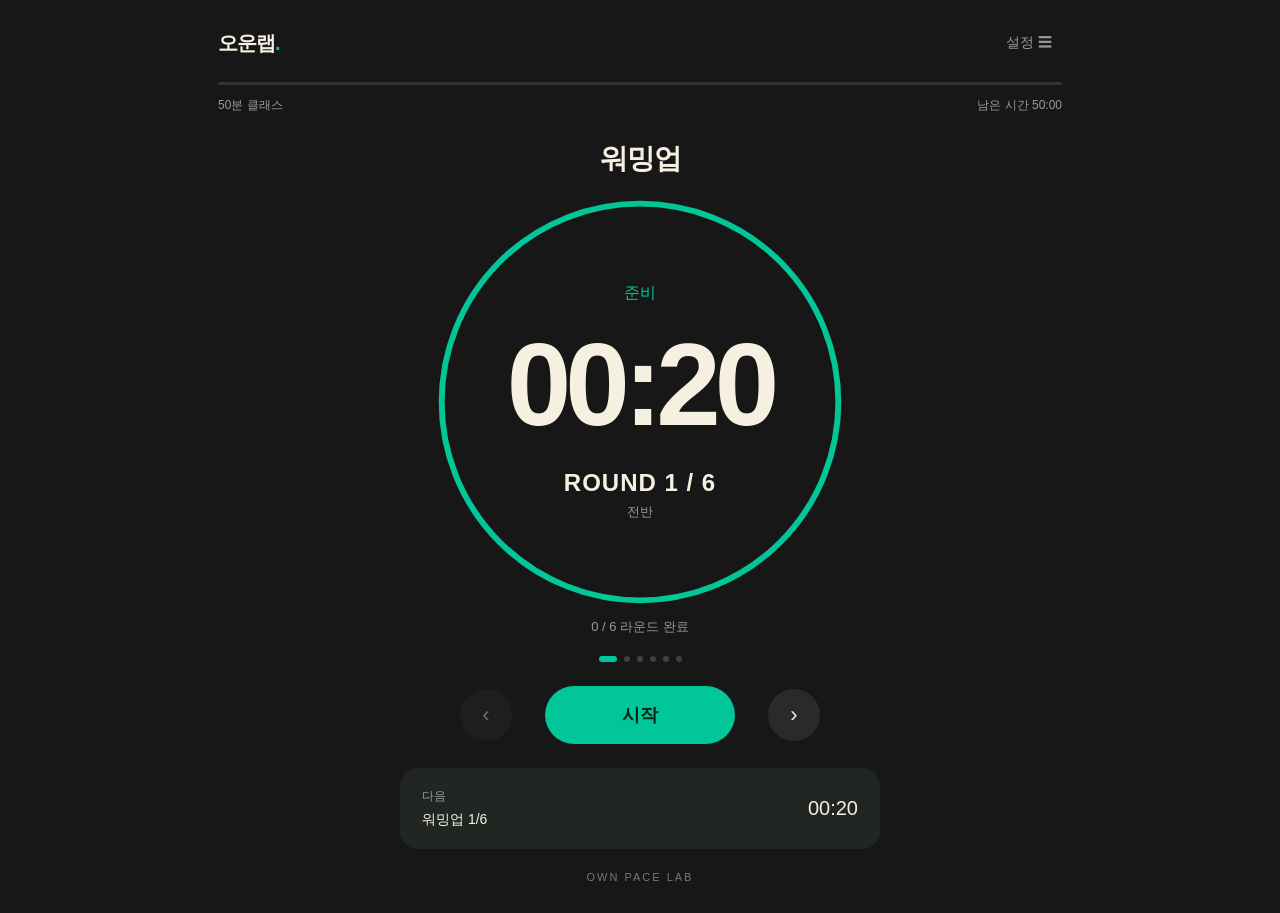
==== index.html @ 13f964e3 "Brighten boxing bell and countdown; add prominent rounds and spoken section cues" ====
<!doctype html>
<html lang="ko"><head><meta charset="utf-8"><meta name="viewport" content="width=device-width,initial-scale=1"><meta name="theme-color" content="#171717"><title>오운랩 50분 타이머</title><style>
:root{color-scheme:dark;--bg:#171717;--fg:#f5f0df;--accent:#00c698;--muted:#979a97}*{box-sizing:border-box}body{margin:0;background:var(--bg);color:var(--fg);font-family:Arial,'Apple SD Gothic Neo',sans-serif}button,select,input{font:inherit}button,select{color:inherit;cursor:pointer}button{border:0;background:#282b29;border-radius:16px;padding:16px}button:focus-visible,select:focus-visible,input:focus-visible{outline:3px solid var(--accent);outline-offset:4px}button:disabled{opacity:.4;cursor:default}main{width:min(100%,620px);margin:auto;padding:24px 28px 30px;min-height:100svh}header{display:flex;align-items:center;justify-content:space-between}header b{font-size:20px;letter-spacing:-1px}header b span{color:var(--accent)}#settings{background:none;font-size:14px;color:var(--muted);padding:10px}.progress{height:3px;background:#303330;margin-top:20px;overflow:hidden;border-radius:5px}.progress i{display:block;background:var(--accent);height:100%}.meta{display:flex;justify-content:space-between;color:var(--muted);font-size:12px;margin-top:12px}.stage{text-align:center;margin:26px 0 18px}.label{font-size:24px;font-weight:700;letter-spacing:-1px;margin:0 0 14px}.dial{position:relative;width:min(100%,360px);aspect-ratio:1;margin:auto;display:flex;flex-direction:column;align-items:center;justify-content:center}.dial svg{position:absolute;inset:0;width:100%;height:100%;transform:rotate(-90deg)}.track,.arc{fill:none;stroke-width:5}.track{stroke:#303631}.arc{stroke:var(--accent);stroke-linecap:round;stroke-dasharray:1068.14;transition:stroke-dashoffset .18s linear}.clock{font-size:clamp(64px,19vw,100px);font-weight:700;font-variant-numeric:tabular-nums;letter-spacing:-6px;line-height:1.2}.phase{font-size:16px;color:var(--accent);margin-bottom:12px}.sub{font-size:13px;color:var(--muted);margin-top:12px;min-height:18px}.rounds{display:flex;gap:7px;justify-content:center;min-height:10px;margin:20px 0}.dot{width:6px;height:6px;border-radius:50%;background:#3d423e}.dot.past{background:#678075}.dot.active{background:var(--accent);width:18px;border-radius:4px}nav{display:flex;align-items:center;justify-content:space-between;gap:18px;margin:0 auto 24px;max-width:360px}nav button:not(#go){width:52px;height:52px;border-radius:50%;padding:0;font-size:22px}#go{background:var(--accent);color:#0b211a;font-weight:700;flex:1;max-width:190px;font-size:18px;height:58px;border-radius:32px}.next-card{display:flex;align-items:center;justify-content:space-between;gap:20px;border-radius:18px;background:#222623;padding:20px 22px;font-size:14px}.next-card small{display:block;color:var(--muted);font-size:12px;margin-bottom:6px}#nextTime{font-size:20px;font-variant-numeric:tabular-nums}.footer{text-align:center;color:#737b74;font-size:11px;margin-top:22px;letter-spacing:2px}dialog{width:min(92vw,480px);max-height:85svh;border:1px solid #3a403b;border-radius:24px;background:#202421;color:var(--fg);padding:24px}dialog::backdrop{background:#000a;backdrop-filter:blur(8px)}.sheet-head{display:flex;justify-content:space-between;align-items:center;margin-bottom:24px}.sheet-head h2{font-size:22px;margin:0}.sheet-head button{padding:10px}.options{display:grid;gap:12px}.options button,select{background:#2c322d;border:0;border-radius:12px;padding:15px;text-align:left}select{width:100%}.volume{display:flex;align-items:center;gap:15px;margin:8px 0;font-size:14px}input{accent-color:var(--accent);flex:1;min-width:0}details{margin-top:24px;font-size:14px}summary{cursor:pointer}ol{padding-left:20px;line-height:1.9;color:#bbc2bb}.hint{font-size:12px;color:#9ba59c;line-height:1.7}body.rest{--accent:#80cce3}body.done{--accent:#00c698}@media(min-width:900px){main{width:min(100%,900px)}.dial{width:420px}.clock{font-size:116px}.label{font-size:28px}.next-card{max-width:480px;margin:auto}}@media(max-height:760px){main{padding-top:14px}.stage{margin:16px 0 10px}.dial{width:min(75vw,290px)}.clock{font-size:80px}.rounds{margin:12px 0}nav{margin-bottom:16px}.footer{margin-top:14px}}@media(max-height:500px) and (orientation:landscape){main{max-width:950px;display:grid;grid-template-columns:1fr 1fr;gap:10px 36px;padding:14px 24px}header,.progress,.meta{grid-column:1/-1;margin:0}.stage{grid-column:1;grid-row:4/8;margin:0}.dial{width:220px}.label{font-size:18px;margin:0}.clock{font-size:64px}nav{grid-column:2;width:100%;margin:auto}.next-card{grid-column:2;width:100%}.footer{grid-column:2}.rounds{margin:6px}}
#roundLabel{font-size:24px;font-weight:800;letter-spacing:1px;margin-top:14px;color:var(--fg)}#completed{font-size:13px;color:var(--muted);margin-top:6px}.sub{margin-top:6px}body.ending .clock{color:#ffcf69}body.ending .arc{stroke:#ffcf69}@media(max-height:760px){#roundLabel{font-size:20px;margin-top:8px}.sub{font-size:12px}}
</style></head><body><main><header><b>오운랩<span>.</span></b><button id="settings" aria-label="타이머 설정">설정 ☰</button></header><div class="progress"><i id="bar"></i></div><div class="meta"><span>50분 클래스</span><span id="total"></span></div><section class="stage"><h1 class="label" id="label"></h1><div class="dial"><svg viewBox="0 0 360 360" aria-hidden="true"><circle class="track" cx="180" cy="180" r="170"/><circle id="ring" class="arc" cx="180" cy="180" r="170"/></svg><div id="phase" class="phase"></div><div class="clock" id="clock" role="timer"></div><div id="roundLabel"></div><div class="sub" id="sub"></div></div><div id="completed"></div><div id="dots" class="rounds" aria-hidden="true"></div></section><nav><button id="prev" aria-label="이전 구간">‹</button><button id="go">시작</button><button id="nextBtn" aria-label="다음 구간">›</button></nav><div class="next-card"><div><small>다음</small><span id="next"></span></div><span id="nextTime"></span></div><div class="footer">OWN PACE LAB</div></main><dialog id="panel"><div class="sheet-head"><h2>타이머 설정</h2><button id="close">닫기</button></div><div class="options"><select id="jump" aria-label="구간 선택"></select><button id="sound" aria-pressed="true">소리 켜짐</button><label class="volume">벨 음량<input id="volume" type="range" min="0.1" max="1" step="0.05" value="0.8" aria-label="벨 음량"></label><button id="test">복싱 벨 미리 듣기</button><button id="warningTest">종료 예고 미리 듣기</button><button id="voice" aria-pressed="true">음성 안내 켜짐</button><button id="full">전체 화면</button><button id="reset">처음부터</button></div><details><summary>50분 시간 구성</summary><ol id="outline"></ol></details><p class="hint">섹션 시작과 라운드 번호를 음성으로 안내합니다.<br>마지막 3초는 예고음, 종료는 복싱 벨로 알려드립니다.<br>쉐도우 90초, 파트너 60초에 중간 신호가 울립니다.<br>기기 음량을 확인하고 화면을 켜둔 상태로 사용하세요.<br>스페이스 시작 / 일시정지, 방향키 구간 이동</p></dialog><script>
'use strict';
const PLAN=[];let acc=0;
function add(section,label,duration,kind='work',mid=0){PLAN.push({section,label,duration,kind,mid,start:acc,end:acc+duration});acc+=duration;}
function transition(){add('전환','구간 전환',30,'rest');}
// Every duration includes only its own work/rest. No implicit end rests.
for(let i=1;i<=6;i++){add('워밍업','워밍업 '+i+'/6',20);add('워밍업','워밍업 '+i+'/6',20);}
transition();
for(let i=1;i<=2;i++){add('스탠스와 풋워크','풋워크 '+i+'/2R',180);if(i<2)add('스탠스와 풋워크','라운드 휴식',60,'rest');}
transition();
for(let i=1;i<=6;i++){add('쉐도우','쉐도우 '+i+'/6R',180,'work',90);if(i<6)add('쉐도우','라운드 휴식',60,'rest');}
transition();
for(let i=1;i<=2;i++){add('파트너','파트너 '+i+'/2R',120,'work',60);if(i<2)add('파트너','라운드 휴식',60,'rest');}
transition();
[[20,10,4],[30,15,2],[30,15,4]].forEach(([work,rest,count],block)=>{for(let i=1;i<=count;i++){add('컨디셔닝','인터벌 '+(block+1)+' / '+i+'세트',work);add('컨디셔닝','인터벌 휴식',rest,'rest');}});
transition();add('쿨다운','쿨다운',120);
const TOTAL=acc;if(TOTAL!==3000)throw Error('Schedule must total 3000 seconds');
const $=id=>document.getElementById(id),fmt=n=>{n=Math.max(0,Math.ceil(n));return String(Math.floor(n/60)).padStart(2,'0')+':'+String(n%60).padStart(2,'0');};
let elapsed=0,running=false,base=0,epoch=0,audio=null,sound=true,wake=null,prevElapsed=0,lastSaved=0;
const KEY='ownpace-timer-v7';
function at(t){return PLAN.findIndex(p=>t<p.end);}
let volume=.8,voice=true;
// Metallic bell: struck inharmonic partials with long decay, controlled by a compressor.
function bell(strikes=1){if(!sound||!audio)return;try{const bus=audio.createGain(),comp=audio.createDynamicsCompressor();bus.gain.value=volume*1.15;comp.threshold.value=-8;comp.knee.value=12;comp.ratio.value=5;bus.connect(comp);comp.connect(audio.destination);for(let hit=0;hit<strikes;hit++){const t=audio.currentTime+hit*.23;[[880,.34,1.4],[1432,.32,1.2],[2185,.28,.95],[3064,.20,.65],[4140,.14,.4]].forEach(([f,gain,decay])=>{const o=audio.createOscillator(),g=audio.createGain();o.type='sine';o.frequency.value=f;g.gain.setValueAtTime(.0001,t);g.gain.exponentialRampToValueAtTime(gain,t+.003);g.gain.exponentialRampToValueAtTime(.0001,t+decay);o.connect(g);g.connect(bus);o.start(t);o.stop(t+decay+.05);});}setTimeout(()=>{bus.disconnect();comp.disconnect();},(strikes*.3+2)*1000);}catch(e){}}
function tone(freq=800,dur=.16){if(!sound||!audio)return;try{const o=audio.createOscillator(),g=audio.createGain();o.frequency.value=freq;o.type='triangle';g.gain.setValueAtTime(.0001,audio.currentTime);g.gain.exponentialRampToValueAtTime(volume*.65,audio.currentTime+.005);g.gain.exponentialRampToValueAtTime(.0001,audio.currentTime+dur);o.connect(g);g.connect(audio.destination);o.start();o.stop(audio.currentTime+dur+.01);}catch(e){}}
function warning(){tone(1450,.32);}
function roundInfo(p){if(!p||p.section==='전환'||p.section==='쿨다운')return null;const works=PLAN.filter(x=>x.section===p.section&&x.kind==='work');if(p.section==='워밍업'){const n=Number(p.label.match(/(\d+)\//)[1]);return {n,total:6,completed:Math.floor(works.filter(x=>x.end<=elapsed).length/2)};}return {n:Math.max(1,works.filter(x=>x.start<=p.start).length),total:works.length,completed:works.filter(x=>x.end<=elapsed).length};}
function say(text){if(!sound||!voice||!window.speechSynthesis)return;window.speechSynthesis.cancel();const u=new window.SpeechSynthesisUtterance(text);u.lang='ko-KR';u.rate=1.08;u.volume=volume;window.speechSynthesis.speak(u);}
function announce(k,previous=-1){const p=PLAN[k],before=PLAN[previous];if(!p){say('수업 완료. 수고하셨습니다.');return;}if(p.section==='전환'){say('다음 운동 준비');return;}if(p.kind==='rest'){if(p.label==='라운드 휴식')say('휴식');return;}const r=roundInfo(p),oldRound=roundInfo(before);const newSection=!before||before.section!==p.section;const section=p.section==='스탠스와 풋워크'?'풋워크':p.section;if(newSection)say(section+' 시작'+(r?'. '+r.n+' 라운드':''));else if(r&&(!oldRound||oldRound.n!==r.n))say(r.n+' 라운드');}
async function unlock(){try{audio??=new(window.AudioContext||window.webkitAudioContext)();await audio.resume();}catch(e){}}
async function lock(){try{wake=await navigator.wakeLock.request('screen');}catch(e){}}
function release(){if(wake){wake.release().catch(()=>{});wake=null;}}
function save(){try{localStorage.setItem(KEY,JSON.stringify({elapsed,at:Date.now()}));}catch(e){}}
function syncTime(){if(running)elapsed=Math.min(TOTAL,base+(performance.now()-epoch)/1000);}
function render(){let k=at(elapsed),p=PLAN[k];document.body.className=!p?'done':p.kind==='rest'?'rest':'';$('label').textContent=p?p.section:'수업 완료';if(p&&p.end-elapsed<=3&&running)document.body.className+=' ending';const ri=roundInfo(p);$('roundLabel').textContent=ri?'ROUND '+ri.n+' / '+ri.total:'';$('completed').textContent=ri?ri.completed+' / '+ri.total+' 라운드 완료':'';$('clock').textContent=p?fmt(p.end-elapsed):'00:00';$('phase').textContent=!p?'수고하셨습니다':!running?(elapsed?'일시정지':'준비'):p.kind==='rest'?'휴식':p.section==='쿨다운'?'마무리':'운동';$('sub').textContent=p?(p.mid?(elapsed-p.start<p.mid?'전반':'후반'):p.kind==='rest'?'휴식':p.section==='워밍업'?(p.start%40===0?'전반':'후반'):''):'50분 완료';$('total').textContent='남은 시간 '+fmt(TOTAL-elapsed);$('bar').style.width=(elapsed/TOTAL*100)+'%';$('ring').style.strokeDashoffset=1068.14*(p?(elapsed-p.start)/p.duration:1);const upcoming=PLAN[k+1];$('next').textContent=p&&upcoming?upcoming.section==='전환'?'구간 전환':upcoming.label:'오늘 수업 마무리';$('nextTime').textContent=p&&upcoming?fmt(upcoming.duration):'';$('go').textContent=running?'일시정지':elapsed>=TOTAL?'완료':elapsed>0?'이어서':'시작';$('go').disabled=elapsed>=TOTAL;$('prev').disabled=elapsed===0;$('nextBtn').disabled=elapsed>=TOTAL;const rounds=p?PLAN.filter(x=>x.section===p.section&&x.kind==='work'&&(p.section!=='워밍업'||x.start%40===0)):[];const active=p?rounds.filter(x=>x.start<=p.start).length-1:-1;const dotsKey=(p?.section??'done')+active;if($('dots').dataset.key!==dotsKey){$('dots').dataset.key=dotsKey;$('dots').innerHTML=rounds.map((x,i)=>'<i class="dot '+(i===active?'active':i<active?'past':'')+'"></i>').join('');}}
function pause(){window.speechSynthesis?.cancel();syncTime();running=false;release();save();render();}
async function start(){if(running||elapsed>=TOTAL)return;await unlock();if(running)return;running=true;base=elapsed;epoch=performance.now();prevElapsed=elapsed;lock();bell(2);if(Math.abs(elapsed-PLAN[at(elapsed)].start)<.1)announce(at(elapsed));render();}
function move(t){window.speechSynthesis?.cancel();syncTime();elapsed=Math.max(0,Math.min(TOTAL,t));base=elapsed;epoch=performance.now();prevElapsed=elapsed;if(elapsed===TOTAL){running=false;release();}save();render();}
function tick(){if(running){syncTime();let old=at(prevElapsed),now=at(elapsed);if(elapsed-prevElapsed<2){if(old!==now){bell(now<0?3:2);announce(now,old);}else if(now>=0){const p=PLAN[now];if(p.mid&&prevElapsed<p.start+p.mid&&elapsed>=p.start+p.mid)tone(1200,.25);else if(Math.ceil(p.end-elapsed)<=3&&Math.ceil(p.end-elapsed)!==Math.ceil(p.end-prevElapsed))warning();}}if(elapsed>=TOTAL){running=false;release();save();}if(performance.now()-lastSaved>1000){save();lastSaved=performance.now();}prevElapsed=elapsed;render();}requestAnimationFrame(tick);}
$('voice').onclick=()=>{voice=!voice;window.speechSynthesis?.cancel();$('voice').textContent=voice?'음성 안내 켜짐':'음성 안내 꺼짐';$('voice').setAttribute('aria-pressed',String(voice));if(voice)say('쉐도우 시작. 1 라운드');};$('warningTest').onclick=async()=>{await unlock();warning();};
$('settings').onclick=()=>$('panel').showModal();$('close').onclick=()=>$('panel').close();$('volume').oninput=e=>{volume=Number(e.target.value);};
$('go').onclick=()=>running?pause():start();$('prev').onclick=()=>{syncTime();const k=at(elapsed);move(PLAN[Math.max(0,(k<0?PLAN.length:k)-1)].start);};$('nextBtn').onclick=()=>{syncTime();const k=at(elapsed);if(k>=0)move(PLAN[k+1]?.start??TOTAL);};
$('reset').onclick=()=>{if(elapsed>0&&!confirm('타이머를 처음으로 되돌릴까요?'))return;pause();move(0);};
$('sound').onclick=async()=>{sound=!sound;if(!sound)window.speechSynthesis?.cancel();$('sound').textContent=sound?'소리 켜짐':'소리 꺼짐';$('sound').setAttribute('aria-pressed',String(sound));if(sound){await unlock();tone();}};
$('test').onclick=async()=>{await unlock();bell(2);};$('full').onclick=async()=>{try{if(document.fullscreenElement)await document.exitFullscreen();else await document.documentElement.requestFullscreen();}catch(e){$('full').textContent='전체 화면 미지원';}};
PLAN.forEach((p,i)=>{if(i===0||p.section!==PLAN[i-1].section){const o=document.createElement('option');o.value=p.start;o.textContent=fmt(p.start)+' '+p.section;$('jump').appendChild(o);}});$('jump').onchange=e=>move(Number(e.target.value));
[['워밍업','4분'],['스탠스와 풋워크','3분 × 2R / 사이 휴식 1분'],['쉐도우','3분 × 6R / 사이 휴식 1분'],['파트너','2분 × 2R / 사이 휴식 1분'],['컨디셔닝','20초/10초 × 4, 30초/15초 × 2, 30초/15초 × 4'],['쿨다운','2분'],['구간 전환','30초 × 5']].forEach(([s,t])=>{const li=document.createElement('li');li.textContent=s+' — '+t;$('outline').appendChild(li);});
document.addEventListener('keydown',e=>{if(['BUTTON','SELECT','INPUT'].includes(e.target.tagName))return;if(e.code==='Space'){e.preventDefault();running?pause():start();}if(e.key==='ArrowRight')$('nextBtn').click();if(e.key==='ArrowLeft')$('prev').click();});
document.addEventListener('visibilitychange',()=>{if(document.visibilityState==='visible'&&running)lock();});window.addEventListener('pagehide',()=>{syncTime();save();});
try{const v=JSON.parse(localStorage.getItem(KEY));if(v&&Date.now()-v.at<7200000&&Number.isFinite(v.elapsed))elapsed=Math.max(0,Math.min(TOTAL,v.elapsed));}catch(e){}
render();requestAnimationFrame(tick);
</script></body></html>
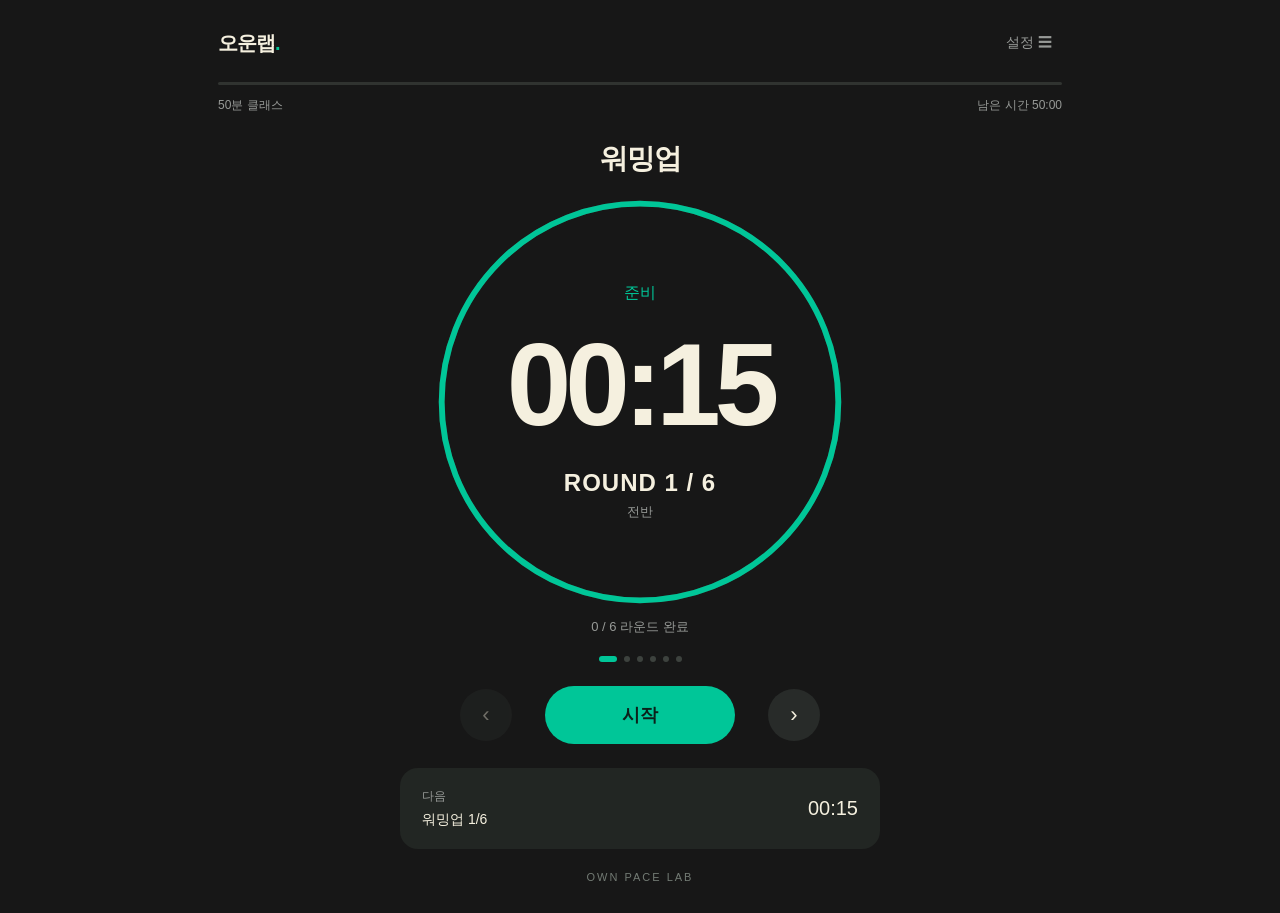
==== commit 2b27e12b: "Update 50-minute class timer with 3 partner rounds and revised intervals" ====
--- a/index.html
+++ b/index.html
@@ -1,54 +1,63 @@
 <!doctype html>
 <html lang="ko"><head><meta charset="utf-8"><meta name="viewport" content="width=device-width,initial-scale=1"><meta name="theme-color" content="#171717"><title>오운랩 50분 타이머</title><style>
 :root{color-scheme:dark;--bg:#171717;--fg:#f5f0df;--accent:#00c698;--muted:#979a97}*{box-sizing:border-box}body{margin:0;background:var(--bg);color:var(--fg);font-family:Arial,'Apple SD Gothic Neo',sans-serif}button,select,input{font:inherit}button,select{color:inherit;cursor:pointer}button{border:0;background:#282b29;border-radius:16px;padding:16px}button:focus-visible,select:focus-visible,input:focus-visible{outline:3px solid var(--accent);outline-offset:4px}button:disabled{opacity:.4;cursor:default}main{width:min(100%,620px);margin:auto;padding:24px 28px 30px;min-height:100svh}header{display:flex;align-items:center;justify-content:space-between}header b{font-size:20px;letter-spacing:-1px}header b span{color:var(--accent)}#settings{background:none;font-size:14px;color:var(--muted);padding:10px}.progress{height:3px;background:#303330;margin-top:20px;overflow:hidden;border-radius:5px}.progress i{display:block;background:var(--accent);height:100%}.meta{display:flex;justify-content:space-between;color:var(--muted);font-size:12px;margin-top:12px}.stage{text-align:center;margin:26px 0 18px}.label{font-size:24px;font-weight:700;letter-spacing:-1px;margin:0 0 14px}.dial{position:relative;width:min(100%,360px);aspect-ratio:1;margin:auto;display:flex;flex-direction:column;align-items:center;justify-content:center}.dial svg{position:absolute;inset:0;width:100%;height:100%;transform:rotate(-90deg)}.track,.arc{fill:none;stroke-width:5}.track{stroke:#303631}.arc{stroke:var(--accent);stroke-linecap:round;stroke-dasharray:1068.14;transition:stroke-dashoffset .18s linear}.clock{font-size:clamp(64px,19vw,100px);font-weight:700;font-variant-numeric:tabular-nums;letter-spacing:-6px;line-height:1.2}.phase{font-size:16px;color:var(--accent);margin-bottom:12px}.sub{font-size:13px;color:var(--muted);margin-top:12px;min-height:18px}.rounds{display:flex;gap:7px;justify-content:center;min-height:10px;margin:20px 0}.dot{width:6px;height:6px;border-radius:50%;background:#3d423e}.dot.past{background:#678075}.dot.active{background:var(--accent);width:18px;border-radius:4px}nav{display:flex;align-items:center;justify-content:space-between;gap:18px;margin:0 auto 24px;max-width:360px}nav button:not(#go){width:52px;height:52px;border-radius:50%;padding:0;font-size:22px}#go{background:var(--accent);color:#0b211a;font-weight:700;flex:1;max-width:190px;font-size:18px;height:58px;border-radius:32px}.next-card{display:flex;align-items:center;justify-content:space-between;gap:20px;border-radius:18px;background:#222623;padding:20px 22px;font-size:14px}.next-card small{display:block;color:var(--muted);font-size:12px;margin-bottom:6px}#nextTime{font-size:20px;font-variant-numeric:tabular-nums}.footer{text-align:center;color:#737b74;font-size:11px;margin-top:22px;letter-spacing:2px}dialog{width:min(92vw,480px);max-height:85svh;border:1px solid #3a403b;border-radius:24px;background:#202421;color:var(--fg);padding:24px}dialog::backdrop{background:#000a;backdrop-filter:blur(8px)}.sheet-head{display:flex;justify-content:space-between;align-items:center;margin-bottom:24px}.sheet-head h2{font-size:22px;margin:0}.sheet-head button{padding:10px}.options{display:grid;gap:12px}.options button,select{background:#2c322d;border:0;border-radius:12px;padding:15px;text-align:left}select{width:100%}.volume{display:flex;align-items:center;gap:15px;margin:8px 0;font-size:14px}input{accent-color:var(--accent);flex:1;min-width:0}details{margin-top:24px;font-size:14px}summary{cursor:pointer}ol{padding-left:20px;line-height:1.9;color:#bbc2bb}.hint{font-size:12px;color:#9ba59c;line-height:1.7}body.rest{--accent:#80cce3}body.done{--accent:#00c698}@media(min-width:900px){main{width:min(100%,900px)}.dial{width:420px}.clock{font-size:116px}.label{font-size:28px}.next-card{max-width:480px;margin:auto}}@media(max-height:760px){main{padding-top:14px}.stage{margin:16px 0 10px}.dial{width:min(75vw,290px)}.clock{font-size:80px}.rounds{margin:12px 0}nav{margin-bottom:16px}.footer{margin-top:14px}}@media(max-height:500px) and (orientation:landscape){main{max-width:950px;display:grid;grid-template-columns:1fr 1fr;gap:10px 36px;padding:14px 24px}header,.progress,.meta{grid-column:1/-1;margin:0}.stage{grid-column:1;grid-row:4/8;margin:0}.dial{width:220px}.label{font-size:18px;margin:0}.clock{font-size:64px}nav{grid-column:2;width:100%;margin:auto}.next-card{grid-column:2;width:100%}.footer{grid-column:2}.rounds{margin:6px}}
-#roundLabel{font-size:24px;font-weight:800;letter-spacing:1px;margin-top:14px;color:var(--fg)}#completed{font-size:13px;color:var(--muted);margin-top:6px}.sub{margin-top:6px}body.ending .clock{color:#ffcf69}body.ending .arc{stroke:#ffcf69}@media(max-height:760px){#roundLabel{font-size:20px;margin-top:8px}.sub{font-size:12px}}
-</style></head><body><main><header><b>오운랩<span>.</span></b><button id="settings" aria-label="타이머 설정">설정 ☰</button></header><div class="progress"><i id="bar"></i></div><div class="meta"><span>50분 클래스</span><span id="total"></span></div><section class="stage"><h1 class="label" id="label"></h1><div class="dial"><svg viewBox="0 0 360 360" aria-hidden="true"><circle class="track" cx="180" cy="180" r="170"/><circle id="ring" class="arc" cx="180" cy="180" r="170"/></svg><div id="phase" class="phase"></div><div class="clock" id="clock" role="timer"></div><div id="roundLabel"></div><div class="sub" id="sub"></div></div><div id="completed"></div><div id="dots" class="rounds" aria-hidden="true"></div></section><nav><button id="prev" aria-label="이전 구간">‹</button><button id="go">시작</button><button id="nextBtn" aria-label="다음 구간">›</button></nav><div class="next-card"><div><small>다음</small><span id="next"></span></div><span id="nextTime"></span></div><div class="footer">OWN PACE LAB</div></main><dialog id="panel"><div class="sheet-head"><h2>타이머 설정</h2><button id="close">닫기</button></div><div class="options"><select id="jump" aria-label="구간 선택"></select><button id="sound" aria-pressed="true">소리 켜짐</button><label class="volume">벨 음량<input id="volume" type="range" min="0.1" max="1" step="0.05" value="0.8" aria-label="벨 음량"></label><button id="test">복싱 벨 미리 듣기</button><button id="warningTest">종료 예고 미리 듣기</button><button id="voice" aria-pressed="true">음성 안내 켜짐</button><button id="full">전체 화면</button><button id="reset">처음부터</button></div><details><summary>50분 시간 구성</summary><ol id="outline"></ol></details><p class="hint">섹션 시작과 라운드 번호를 음성으로 안내합니다.<br>마지막 3초는 예고음, 종료는 복싱 벨로 알려드립니다.<br>쉐도우 90초, 파트너 60초에 중간 신호가 울립니다.<br>기기 음량을 확인하고 화면을 켜둔 상태로 사용하세요.<br>스페이스 시작 / 일시정지, 방향키 구간 이동</p></dialog><script>
+#roundLabel{font-size:24px;font-weight:800;letter-spacing:1px;margin-top:14px;color:var(--fg)}#completed{font-size:13px;color:var(--muted);margin-top:6px}.sub{margin-top:6px}body.ending .clock{transform:scale(1.18);font-weight:900}.clock{transition:transform .15s ease}body.ending .arc{stroke-width:8}@media(max-height:760px){#roundLabel{font-size:20px;margin-top:8px}.sub{font-size:12px}}
+</style></head><body><main><header><b>오운랩<span>.</span></b><button id="settings" aria-label="타이머 설정">설정 ☰</button></header><div class="progress"><i id="bar"></i></div><div class="meta"><span>50분 클래스</span><span id="total"></span></div><section class="stage"><h1 class="label" id="label"></h1><div class="dial"><svg viewBox="0 0 360 360" aria-hidden="true"><circle class="track" cx="180" cy="180" r="170"/><circle id="ring" class="arc" cx="180" cy="180" r="170"/></svg><div id="phase" class="phase"></div><div class="clock" id="clock" role="timer"></div><div id="roundLabel"></div><div class="sub" id="sub"></div></div><div id="completed"></div><div id="dots" class="rounds" aria-hidden="true"></div></section><nav><button id="prev" aria-label="이전 구간">‹</button><button id="go">시작</button><button id="nextBtn" aria-label="다음 구간">›</button></nav><div class="next-card"><div><small>다음</small><span id="next"></span></div><span id="nextTime"></span></div><div class="footer">OWN PACE LAB</div></main><dialog id="panel"><div class="sheet-head"><h2>타이머 설정</h2><button id="close">닫기</button></div><div class="options"><select id="jump" aria-label="구간 선택"></select><button id="sound" aria-pressed="true">소리 켜짐</button><label class="volume">벨 음량<input id="volume" type="range" min="0.1" max="1" step="0.05" value="0.8" aria-label="벨 음량"></label><button id="test">복싱 벨 미리 듣기</button><button id="warningTest">종료 예고 미리 듣기</button><button id="voiceTest">영어 음성 미리 듣기</button><p id="audioStatus" class="hint" role="status"></p><button id="voice" aria-pressed="true">음성 안내 켜짐</button><button id="full">전체 화면</button><button id="reset">처음부터</button></div><details><summary>50분 시간 구성</summary><ol id="outline"></ol></details><p class="hint">섹션 시작과 라운드 번호를 영어로 안내합니다.<br>마지막 3초는 예고음, 종료는 복싱 벨로 알려드립니다.<br>풋워크와 쉐도우는 90초에 과제 전환, 파트너는 90초에 역할 교대 신호가 울립니다.<br>기기 음량을 확인하고 화면을 켜둔 상태로 사용하세요.<br>스페이스 시작 / 일시정지, 방향키 구간 이동</p></dialog><script>
 'use strict';
 const PLAN=[];let acc=0;
 function add(section,label,duration,kind='work',mid=0){PLAN.push({section,label,duration,kind,mid,start:acc,end:acc+duration});acc+=duration;}
 function transition(){add('전환','구간 전환',30,'rest');}
 // Every duration includes only its own work/rest. No implicit end rests.
-for(let i=1;i<=6;i++){add('워밍업','워밍업 '+i+'/6',20);add('워밍업','워밍업 '+i+'/6',20);}
+for(let i=1;i<=6;i++){add('워밍업','워밍업 '+i+'/6',15);add('워밍업','워밍업 '+i+'/6',15);}
 transition();
-for(let i=1;i<=2;i++){add('스탠스와 풋워크','풋워크 '+i+'/2R',180);if(i<2)add('스탠스와 풋워크','라운드 휴식',60,'rest');}
+for(let i=1;i<=2;i++){add('스탠스와 풋워크','풋워크 '+i+'/2R',180,'work',90);if(i<2)add('스탠스와 풋워크','라운드 휴식',60,'rest');}
 transition();
-for(let i=1;i<=6;i++){add('쉐도우','쉐도우 '+i+'/6R',180,'work',90);if(i<6)add('쉐도우','라운드 휴식',60,'rest');}
+for(let i=1;i<=6;i++){add('쉐도우','쉐도우 '+i+'/6R',180,'work',90);if(i<6)add('쉐도우','라운드 휴식',40,'rest');}
 transition();
-for(let i=1;i<=2;i++){add('파트너','파트너 '+i+'/2R',120,'work',60);if(i<2)add('파트너','라운드 휴식',60,'rest');}
+for(let i=1;i<=3;i++){add('파트너','파트너 '+i+'/3R',180,'work',90);if(i<3)add('파트너','라운드 휴식',40,'rest');}
 transition();
-[[20,10,4],[30,15,2],[30,15,4]].forEach(([work,rest,count],block)=>{for(let i=1;i<=count;i++){add('컨디셔닝','인터벌 '+(block+1)+' / '+i+'세트',work);add('컨디셔닝','인터벌 휴식',rest,'rest');}});
-transition();add('쿨다운','쿨다운',120);
+add('파트너 피니셔','피니셔',40);
+add('장비 정리','장비 정리',20,'rest');
+transition();
+for(let i=1;i<=6;i++){add('컨디셔닝','인터벌 '+i+'/6',30);add('컨디셔닝','인터벌 회복',15,'rest');}
+add('마침','마무리 안내',20,'rest');
 const TOTAL=acc;if(TOTAL!==3000)throw Error('Schedule must total 3000 seconds');
 const $=id=>document.getElementById(id),fmt=n=>{n=Math.max(0,Math.ceil(n));return String(Math.floor(n/60)).padStart(2,'0')+':'+String(n%60).padStart(2,'0');};
 let elapsed=0,running=false,base=0,epoch=0,audio=null,sound=true,wake=null,prevElapsed=0,lastSaved=0;
-const KEY='ownpace-timer-v7';
+const KEY='ownpace-timer-v8-50min-partner3';
 function at(t){return PLAN.findIndex(p=>t<p.end);}
 let volume=.8,voice=true;
-// Metallic bell: struck inharmonic partials with long decay, controlled by a compressor.
-function bell(strikes=1){if(!sound||!audio)return;try{const bus=audio.createGain(),comp=audio.createDynamicsCompressor();bus.gain.value=volume*1.15;comp.threshold.value=-8;comp.knee.value=12;comp.ratio.value=5;bus.connect(comp);comp.connect(audio.destination);for(let hit=0;hit<strikes;hit++){const t=audio.currentTime+hit*.23;[[880,.34,1.4],[1432,.32,1.2],[2185,.28,.95],[3064,.20,.65],[4140,.14,.4]].forEach(([f,gain,decay])=>{const o=audio.createOscillator(),g=audio.createGain();o.type='sine';o.frequency.value=f;g.gain.setValueAtTime(.0001,t);g.gain.exponentialRampToValueAtTime(gain,t+.003);g.gain.exponentialRampToValueAtTime(.0001,t+decay);o.connect(g);g.connect(bus);o.start(t);o.stop(t+decay+.05);});}setTimeout(()=>{bus.disconnect();comp.disconnect();},(strikes*.3+2)*1000);}catch(e){}}
-function tone(freq=800,dur=.16){if(!sound||!audio)return;try{const o=audio.createOscillator(),g=audio.createGain();o.frequency.value=freq;o.type='triangle';g.gain.setValueAtTime(.0001,audio.currentTime);g.gain.exponentialRampToValueAtTime(volume*.65,audio.currentTime+.005);g.gain.exponentialRampToValueAtTime(.0001,audio.currentTime+dur);o.connect(g);g.connect(audio.destination);o.start();o.stop(audio.currentTime+dur+.01);}catch(e){}}
-function warning(){tone(1450,.32);}
-function roundInfo(p){if(!p||p.section==='전환'||p.section==='쿨다운')return null;const works=PLAN.filter(x=>x.section===p.section&&x.kind==='work');if(p.section==='워밍업'){const n=Number(p.label.match(/(\d+)\//)[1]);return {n,total:6,completed:Math.floor(works.filter(x=>x.end<=elapsed).length/2)};}return {n:Math.max(1,works.filter(x=>x.start<=p.start).length),total:works.length,completed:works.filter(x=>x.end<=elapsed).length};}
-function say(text){if(!sound||!voice||!window.speechSynthesis)return;window.speechSynthesis.cancel();const u=new window.SpeechSynthesisUtterance(text);u.lang='ko-KR';u.rate=1.08;u.volume=volume;window.speechSynthesis.speak(u);}
-function announce(k,previous=-1){const p=PLAN[k],before=PLAN[previous];if(!p){say('수업 완료. 수고하셨습니다.');return;}if(p.section==='전환'){say('다음 운동 준비');return;}if(p.kind==='rest'){if(p.label==='라운드 휴식')say('휴식');return;}const r=roundInfo(p),oldRound=roundInfo(before);const newSection=!before||before.section!==p.section;const section=p.section==='스탠스와 풋워크'?'풋워크':p.section;if(newSection)say(section+' 시작'+(r?'. '+r.n+' 라운드':''));else if(r&&(!oldRound||oldRound.n!==r.n))say(r.n+' 라운드');}
-async function unlock(){try{audio??=new(window.AudioContext||window.webkitAudioContext)();await audio.resume();}catch(e){}}
+// Boxing Bell: IOII-IOIO-IIOI, CC0. Source: https://commons.wikimedia.org/wiki/File:Dingdingding.wav
+const CLIPS={"Warm up. Round one.":"[data-uri]","Footwork. Round one.":"[data-uri]","Shadowboxing. Round one.":"[data-uri]","Partner drills. Round one.":"[data-uri]","Conditioning. Round one.":"[data-uri]","Cool down.":"[data-uri]","Rest.":"[data-uri]","Get ready.":"[data-uri]","Workout complete. Well done.":"[data-uri]","Round one.":"[data-uri]","Round two.":"[data-uri]","Round three.":"[data-uri]","Round four.":"[data-uri]","Round five.":"[data-uri]","Round six.":"[data-uri]","Round seven.":"[data-uri]","Round eight.":"[data-uri]","Round nine.":"[data-uri]","Round ten.":"[data-uri]","bell":"[data-uri]","warning":"[data-uri]"};
+const buffers={};let preparing=null,voiceSource=null,voicePending=null;
+function stopVoice(){if(voicePending!==null){clearTimeout(voicePending);voicePending=null;}if(voiceSource){try{voiceSource.stop();}catch(e){}voiceSource=null;}}
+function playClip(key,delay=0,isVoice=false){if(!sound||!audio||audio.state!=='running'||!buffers[key])return false;const source=audio.createBufferSource(),gain=audio.createGain();source.buffer=buffers[key];gain.gain.value=volume;source.connect(gain);gain.connect(audio.destination);source.onended=()=>{source.disconnect();gain.disconnect();if(voiceSource===source)voiceSource=null;};source.start(audio.currentTime+delay);if(isVoice)voiceSource=source;return true;}
+function bell(){playClip('bell');}
+function warning(){playClip('warning');}
+function tone(freq=1200,dur=.25){if(!sound||!audio)return;const o=audio.createOscillator(),g=audio.createGain();o.frequency.value=freq;o.type='triangle';g.gain.setValueAtTime(0,audio.currentTime);g.gain.linearRampToValueAtTime(volume*.5,audio.currentTime+.005);g.gain.setValueAtTime(volume*.5,audio.currentTime+dur-.03);g.gain.linearRampToValueAtTime(0,audio.currentTime+dur);o.connect(g);g.connect(audio.destination);o.start();o.stop(audio.currentTime+dur);}
+function roundInfo(p){if(!p||['전환','장비 정리','마침','파트너 피니셔'].includes(p.section))return null;const works=PLAN.filter(x=>x.section===p.section&&x.kind==='work');if(p.section==='워밍업'){const n=Number(p.label.match(/(\d+)\//)[1]);return {n,total:6,completed:Math.floor(works.filter(x=>x.end<=elapsed).length/2)};}return {n:Math.max(1,works.filter(x=>x.start<=p.start).length),total:works.length,completed:works.filter(x=>x.end<=elapsed).length};}
+function say(text){stopVoice();if(!sound||!voice)return;if(!playClip(text,1.8,true))$('audioStatus').textContent='음성 준비가 필요합니다. 영어 음성 미리 듣기를 눌러 주세요.';}
+function roundSpeech(n){return 'Round '+['one','two','three','four','five','six','seven','eight','nine','ten'][n-1]+'.';}
+function announce(k,previous=-1){const p=PLAN[k],before=PLAN[previous];if(!p){say('Workout complete. Well done.');return;}if(p.section==='파트너 피니셔')return;if(p.section==='전환'){say('Get ready.');return;}if(p.kind==='rest'){if(p.label==='라운드 휴식')say('Rest.');return;}const r=roundInfo(p),oldRound=roundInfo(before);const newSection=!before||before.section!==p.section;const section={'워밍업':'Warm up','스탠스와 풋워크':'Footwork','쉐도우':'Shadowboxing','파트너':'Partner drills','컨디셔닝':'Conditioning','쿨다운':'Cool down'}[p.section];if(newSection)say(r&&r.n>1?roundSpeech(r.n):section+'.'+(r?' '+roundSpeech(r.n):''));else if(r&&(!oldRound||oldRound.n!==r.n))say(roundSpeech(r.n));}
+async function unlock(){try{audio??=new(window.AudioContext||window.webkitAudioContext)();const resumed=audio.resume();if(!preparing)preparing=Promise.all(Object.entries(CLIPS).map(async([key,data])=>{const raw=atob(data.split(',')[1]);const bytes=Uint8Array.from(raw,c=>c.charCodeAt(0));buffers[key]=await audio.decodeAudioData(bytes.buffer);})).catch(e=>{preparing=null;throw e;});await resumed;await preparing;if(audio.state!=='running')throw Error('Audio suspended');$('audioStatus').textContent='벨과 안내 음성 준비 완료';return true;}catch(e){$('audioStatus').textContent='소리를 시작하지 못했습니다. 다시 미리 듣기를 눌러 주세요.';return false;}}
 async function lock(){try{wake=await navigator.wakeLock.request('screen');}catch(e){}}
 function release(){if(wake){wake.release().catch(()=>{});wake=null;}}
 function save(){try{localStorage.setItem(KEY,JSON.stringify({elapsed,at:Date.now()}));}catch(e){}}
 function syncTime(){if(running)elapsed=Math.min(TOTAL,base+(performance.now()-epoch)/1000);}
-function render(){let k=at(elapsed),p=PLAN[k];document.body.className=!p?'done':p.kind==='rest'?'rest':'';$('label').textContent=p?p.section:'수업 완료';if(p&&p.end-elapsed<=3&&running)document.body.className+=' ending';const ri=roundInfo(p);$('roundLabel').textContent=ri?'ROUND '+ri.n+' / '+ri.total:'';$('completed').textContent=ri?ri.completed+' / '+ri.total+' 라운드 완료':'';$('clock').textContent=p?fmt(p.end-elapsed):'00:00';$('phase').textContent=!p?'수고하셨습니다':!running?(elapsed?'일시정지':'준비'):p.kind==='rest'?'휴식':p.section==='쿨다운'?'마무리':'운동';$('sub').textContent=p?(p.mid?(elapsed-p.start<p.mid?'전반':'후반'):p.kind==='rest'?'휴식':p.section==='워밍업'?(p.start%40===0?'전반':'후반'):''):'50분 완료';$('total').textContent='남은 시간 '+fmt(TOTAL-elapsed);$('bar').style.width=(elapsed/TOTAL*100)+'%';$('ring').style.strokeDashoffset=1068.14*(p?(elapsed-p.start)/p.duration:1);const upcoming=PLAN[k+1];$('next').textContent=p&&upcoming?upcoming.section==='전환'?'구간 전환':upcoming.label:'오늘 수업 마무리';$('nextTime').textContent=p&&upcoming?fmt(upcoming.duration):'';$('go').textContent=running?'일시정지':elapsed>=TOTAL?'완료':elapsed>0?'이어서':'시작';$('go').disabled=elapsed>=TOTAL;$('prev').disabled=elapsed===0;$('nextBtn').disabled=elapsed>=TOTAL;const rounds=p?PLAN.filter(x=>x.section===p.section&&x.kind==='work'&&(p.section!=='워밍업'||x.start%40===0)):[];const active=p?rounds.filter(x=>x.start<=p.start).length-1:-1;const dotsKey=(p?.section??'done')+active;if($('dots').dataset.key!==dotsKey){$('dots').dataset.key=dotsKey;$('dots').innerHTML=rounds.map((x,i)=>'<i class="dot '+(i===active?'active':i<active?'past':'')+'"></i>').join('');}}
-function pause(){window.speechSynthesis?.cancel();syncTime();running=false;release();save();render();}
-async function start(){if(running||elapsed>=TOTAL)return;await unlock();if(running)return;running=true;base=elapsed;epoch=performance.now();prevElapsed=elapsed;lock();bell(2);if(Math.abs(elapsed-PLAN[at(elapsed)].start)<.1)announce(at(elapsed));render();}
-function move(t){window.speechSynthesis?.cancel();syncTime();elapsed=Math.max(0,Math.min(TOTAL,t));base=elapsed;epoch=performance.now();prevElapsed=elapsed;if(elapsed===TOTAL){running=false;release();}save();render();}
+function render(){let k=at(elapsed),p=PLAN[k];document.body.className=!p?'done':p.kind==='rest'?'rest':'';$('label').textContent=p?p.section:'수업 완료';if(p&&p.end-elapsed<=3&&running)document.body.className+=' ending';const ri=roundInfo(p);$('roundLabel').textContent=ri?'ROUND '+ri.n+' / '+ri.total:'';$('completed').textContent=ri?ri.completed+' / '+ri.total+' 라운드 완료':'';$('clock').textContent=p?fmt(p.end-elapsed):'00:00';$('phase').textContent=!p?'수고하셨습니다':!running?(elapsed?'일시정지':'준비'):p.section==='마침'?'마무리':p.kind==='rest'?'휴식':'운동';$('sub').textContent=p?(p.mid?(elapsed-p.start<p.mid?'전반':'후반'):p.kind==='rest'?p.label:p.section==='워밍업'?(p.start%30===0?'전반':'후반'):''):'50분 완료';$('total').textContent='남은 시간 '+fmt(TOTAL-elapsed);$('bar').style.width=(elapsed/TOTAL*100)+'%';$('ring').style.strokeDashoffset=1068.14*(p?(elapsed-p.start)/p.duration:1);const upcoming=PLAN[k+1];$('next').textContent=p&&upcoming?upcoming.section==='전환'?'구간 전환':upcoming.label:'오늘 수업 마무리';$('nextTime').textContent=p&&upcoming?fmt(upcoming.duration):'';$('go').textContent=running?'일시정지':elapsed>=TOTAL?'완료':elapsed>0?'이어서':'시작';$('go').disabled=elapsed>=TOTAL;$('prev').disabled=elapsed===0;$('nextBtn').disabled=elapsed>=TOTAL;const rounds=p?PLAN.filter(x=>x.section===p.section&&x.kind==='work'&&(p.section!=='워밍업'||x.start%30===0)):[];const active=p?rounds.filter(x=>x.start<=p.start).length-1:-1;const dotsKey=(p?.section??'done')+active;if($('dots').dataset.key!==dotsKey){$('dots').dataset.key=dotsKey;$('dots').innerHTML=rounds.map((x,i)=>'<i class="dot '+(i===active?'active':i<active?'past':'')+'"></i>').join('');}}
+function pause(){stopVoice();syncTime();running=false;release();save();render();}
+async function start(){if(running||elapsed>=TOTAL)return;if(!await unlock()&&sound)return;if(running)return;running=true;base=elapsed;epoch=performance.now();prevElapsed=elapsed;lock();bell(2);if(Math.abs(elapsed-PLAN[at(elapsed)].start)<.1)announce(at(elapsed));else{const r=roundInfo(PLAN[at(elapsed)]);if(r)say(roundSpeech(r.n));}render();}
+function move(t){stopVoice();syncTime();elapsed=Math.max(0,Math.min(TOTAL,t));base=elapsed;epoch=performance.now();prevElapsed=elapsed;if(elapsed===TOTAL){running=false;release();}if(running&&elapsed<TOTAL)announce(at(elapsed));save();render();}
 function tick(){if(running){syncTime();let old=at(prevElapsed),now=at(elapsed);if(elapsed-prevElapsed<2){if(old!==now){bell(now<0?3:2);announce(now,old);}else if(now>=0){const p=PLAN[now];if(p.mid&&prevElapsed<p.start+p.mid&&elapsed>=p.start+p.mid)tone(1200,.25);else if(Math.ceil(p.end-elapsed)<=3&&Math.ceil(p.end-elapsed)!==Math.ceil(p.end-prevElapsed))warning();}}if(elapsed>=TOTAL){running=false;release();save();}if(performance.now()-lastSaved>1000){save();lastSaved=performance.now();}prevElapsed=elapsed;render();}requestAnimationFrame(tick);}
-$('voice').onclick=()=>{voice=!voice;window.speechSynthesis?.cancel();$('voice').textContent=voice?'음성 안내 켜짐':'음성 안내 꺼짐';$('voice').setAttribute('aria-pressed',String(voice));if(voice)say('쉐도우 시작. 1 라운드');};$('warningTest').onclick=async()=>{await unlock();warning();};
+$('voiceTest').onclick=async()=>{if(await unlock()){stopVoice();if(sound)playClip('Shadowboxing. Round one.',0,true);}};
+$('voice').onclick=async()=>{voice=!voice;stopVoice();$('voice').textContent=voice?'음성 안내 켜짐':'음성 안내 꺼짐';$('voice').setAttribute('aria-pressed',String(voice));if(voice&&await unlock())say('Shadowboxing. Round one.');};$('warningTest').onclick=async()=>{if(!await unlock())return;playClip('warning');playClip('warning',1);playClip('warning',2);playClip('bell',3);};
 $('settings').onclick=()=>$('panel').showModal();$('close').onclick=()=>$('panel').close();$('volume').oninput=e=>{volume=Number(e.target.value);};
 $('go').onclick=()=>running?pause():start();$('prev').onclick=()=>{syncTime();const k=at(elapsed);move(PLAN[Math.max(0,(k<0?PLAN.length:k)-1)].start);};$('nextBtn').onclick=()=>{syncTime();const k=at(elapsed);if(k>=0)move(PLAN[k+1]?.start??TOTAL);};
 $('reset').onclick=()=>{if(elapsed>0&&!confirm('타이머를 처음으로 되돌릴까요?'))return;pause();move(0);};
-$('sound').onclick=async()=>{sound=!sound;if(!sound)window.speechSynthesis?.cancel();$('sound').textContent=sound?'소리 켜짐':'소리 꺼짐';$('sound').setAttribute('aria-pressed',String(sound));if(sound){await unlock();tone();}};
+$('sound').onclick=async()=>{sound=!sound;if(!sound)stopVoice();$('sound').textContent=sound?'소리 켜짐':'소리 꺼짐';$('sound').setAttribute('aria-pressed',String(sound));if(sound){await unlock();tone();}};
 $('test').onclick=async()=>{await unlock();bell(2);};$('full').onclick=async()=>{try{if(document.fullscreenElement)await document.exitFullscreen();else await document.documentElement.requestFullscreen();}catch(e){$('full').textContent='전체 화면 미지원';}};
 PLAN.forEach((p,i)=>{if(i===0||p.section!==PLAN[i-1].section){const o=document.createElement('option');o.value=p.start;o.textContent=fmt(p.start)+' '+p.section;$('jump').appendChild(o);}});$('jump').onchange=e=>move(Number(e.target.value));
-[['워밍업','4분'],['스탠스와 풋워크','3분 × 2R / 사이 휴식 1분'],['쉐도우','3분 × 6R / 사이 휴식 1분'],['파트너','2분 × 2R / 사이 휴식 1분'],['컨디셔닝','20초/10초 × 4, 30초/15초 × 2, 30초/15초 × 4'],['쿨다운','2분'],['구간 전환','30초 × 5']].forEach(([s,t])=>{const li=document.createElement('li');li.textContent=s+' — '+t;$('outline').appendChild(li);});
+[['워밍업','15초 × 12 / 3분'],['스탠스와 풋워크','3분 × 2R / 사이 휴식 1분'],['쉐도우','3분 × 6R / 사이 휴식 40초'],['파트너','3분 × 3R / 사이 휴식 40초 / 90초 교대'],['파트너 피니셔','40초'],['장비 정리','20초'],['컨디셔닝','30초 운동 + 15초 회복 × 6 / 4분 30초'],['구간 전환','30초 × 5'],['마침','20초']].forEach(([s,t])=>{const li=document.createElement('li');li.textContent=s+' — '+t;$('outline').appendChild(li);});
 document.addEventListener('keydown',e=>{if(['BUTTON','SELECT','INPUT'].includes(e.target.tagName))return;if(e.code==='Space'){e.preventDefault();running?pause():start();}if(e.key==='ArrowRight')$('nextBtn').click();if(e.key==='ArrowLeft')$('prev').click();});
 document.addEventListener('visibilitychange',()=>{if(document.visibilityState==='visible'&&running)lock();});window.addEventListener('pagehide',()=>{syncTime();save();});
 try{const v=JSON.parse(localStorage.getItem(KEY));if(v&&Date.now()-v.at<7200000&&Number.isFinite(v.elapsed))elapsed=Math.max(0,Math.min(TOTAL,v.elapsed));}catch(e){}
